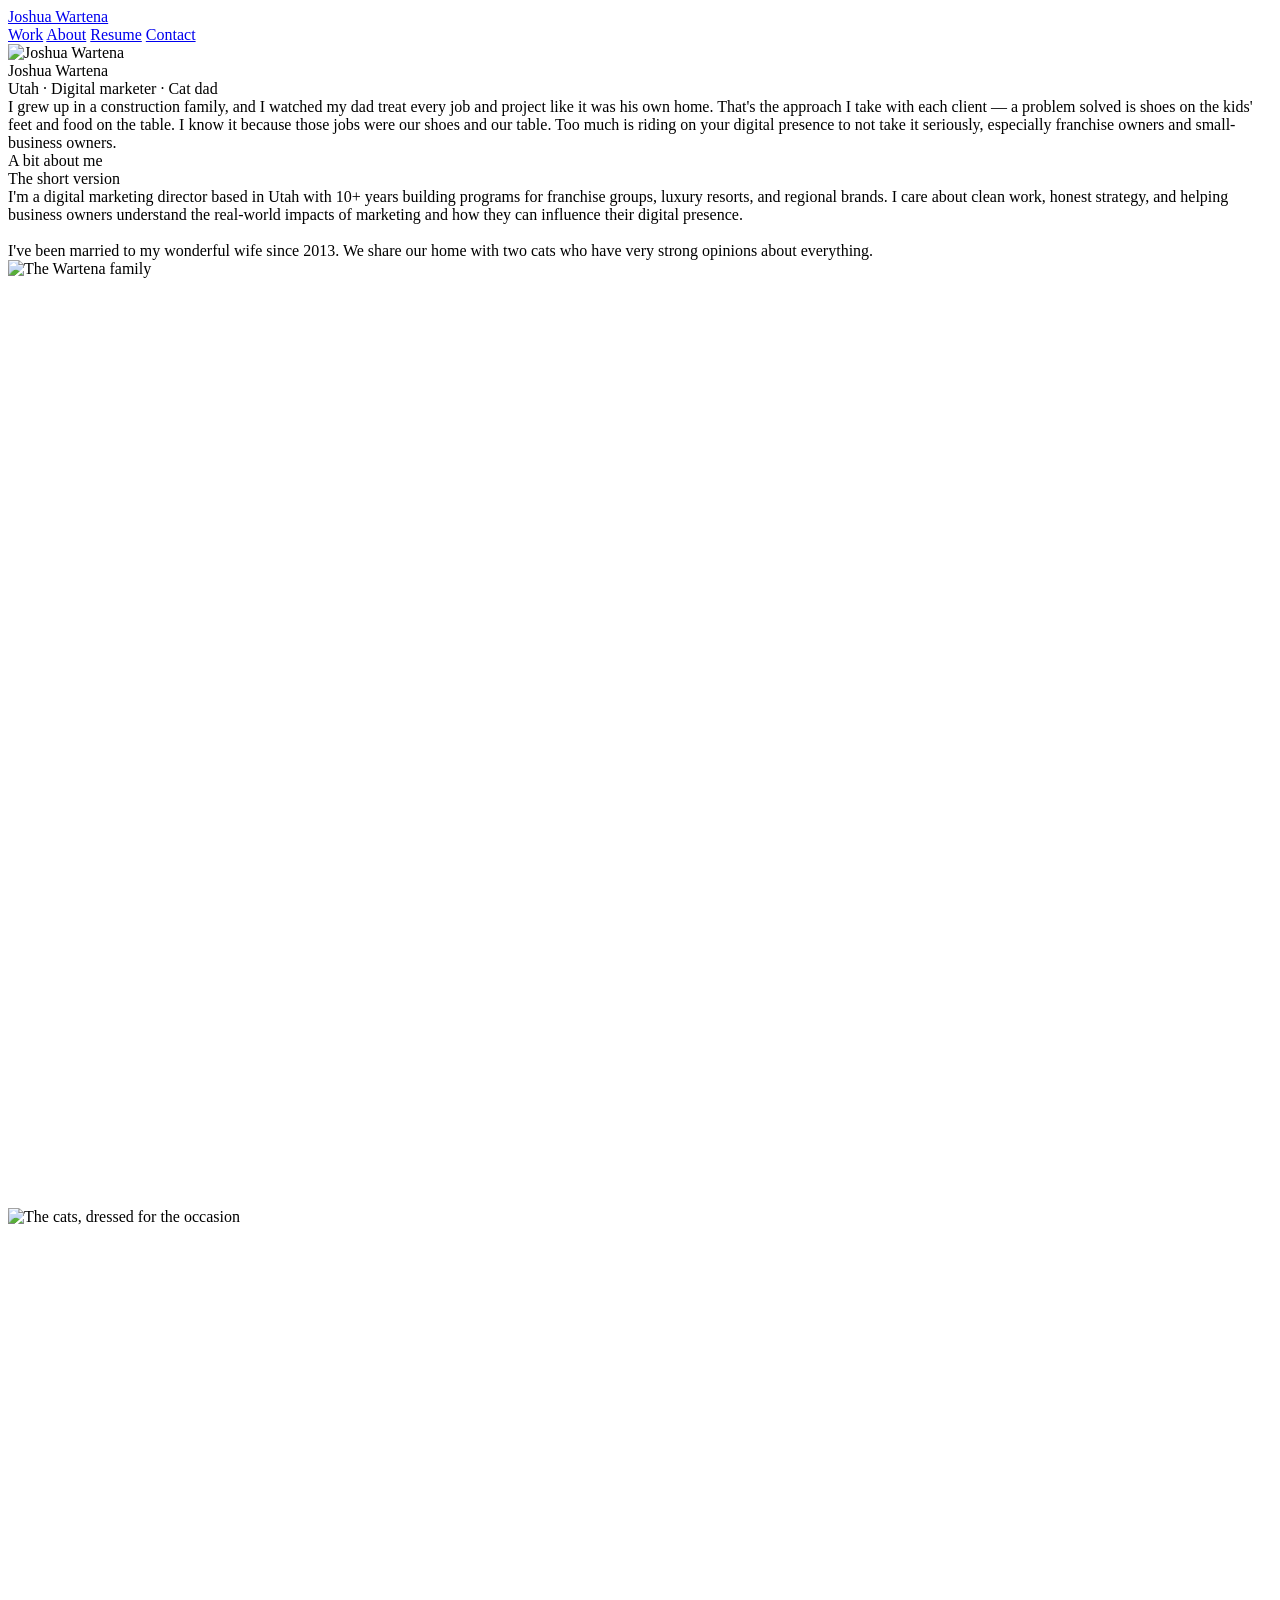
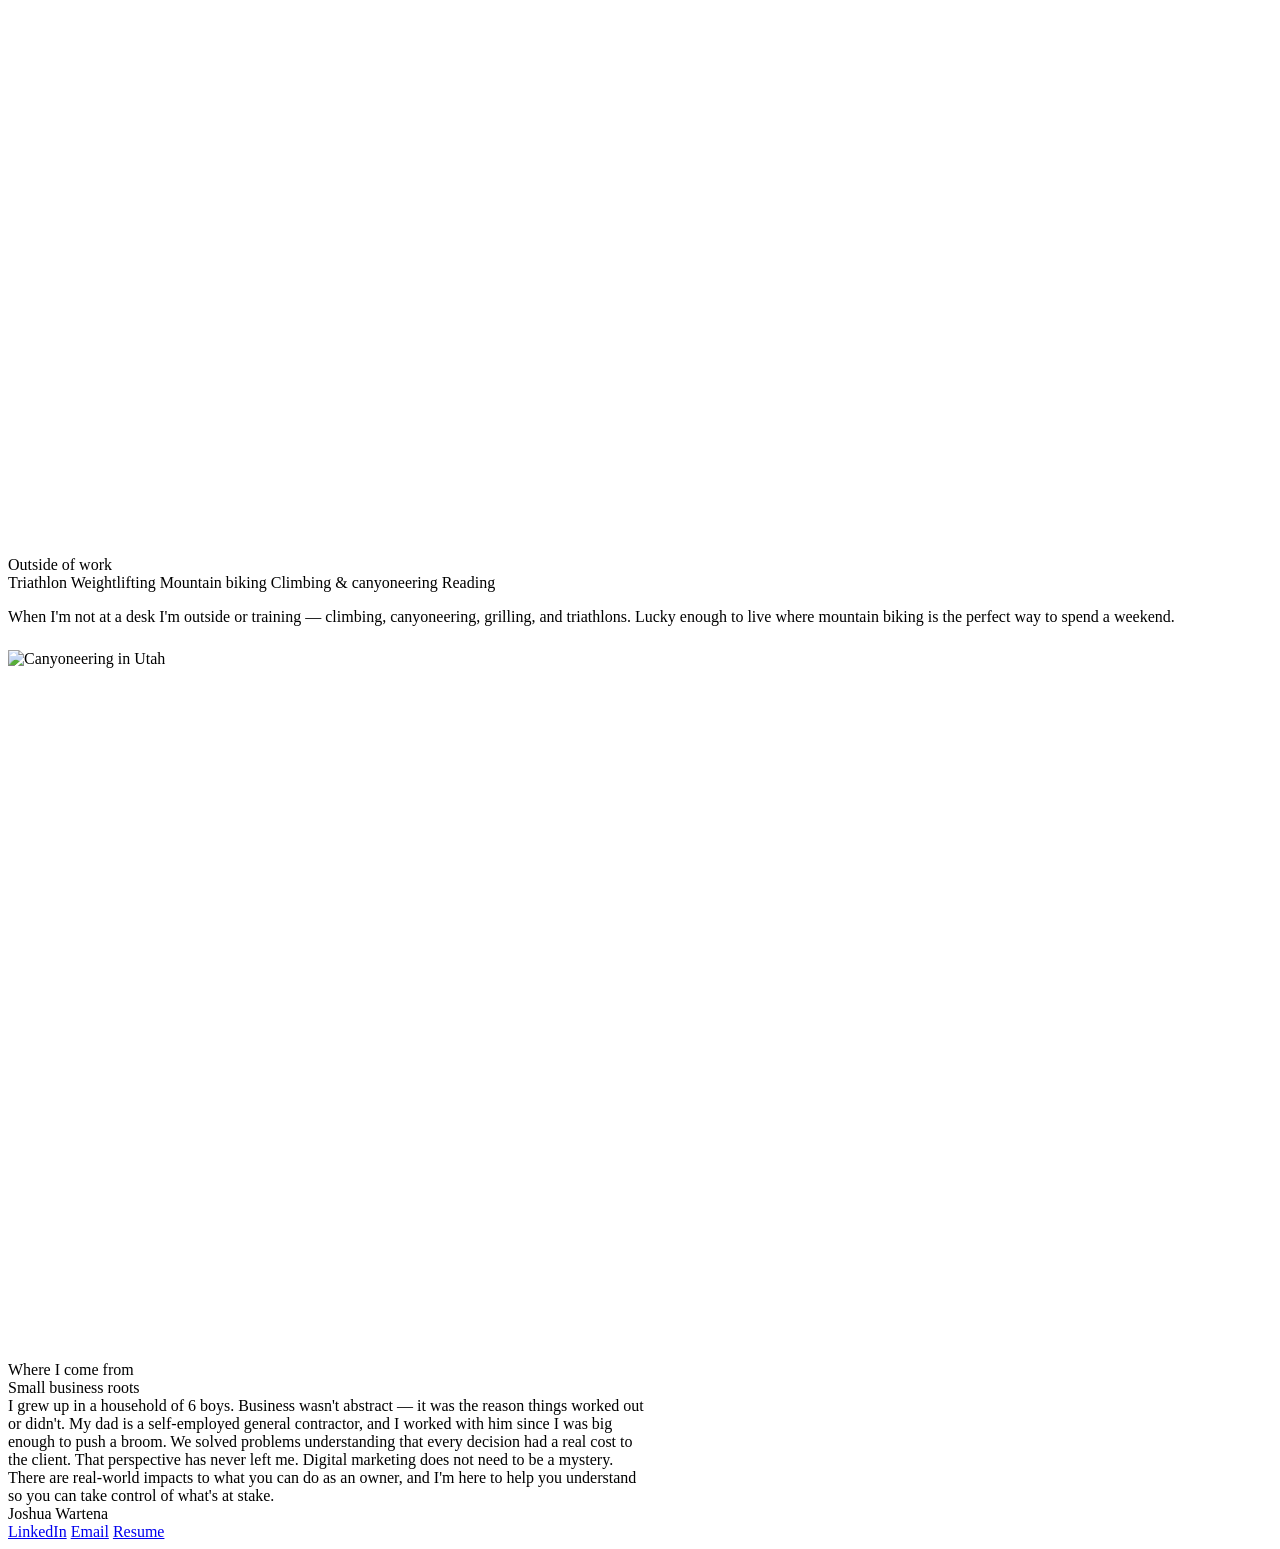
==== about.html @ 8ccf41eb "Add files via upload Initial upload for personal site" ====
<!DOCTYPE html>
<html lang="en">
<head>
  <meta charset="UTF-8">
  <meta name="viewport" content="width=device-width, initial-scale=1.0">
  <meta name="description" content="About Joshua Wartena — digital marketing director, Utah.">
  <title>About — Joshua Wartena</title>
  <link rel="stylesheet" href="css/style.css">
  <style>
    .about-photo-full {
      width: 100%;
      aspect-ratio: 4/3;
      object-fit: cover;
      border-radius: var(--radius-lg);
      border: 1px solid var(--border);
      display: block;
    }
    .about-wide-photo {
      width: 100%;
      aspect-ratio: 16/9;
      object-fit: cover;
      border-radius: var(--radius-lg);
      border: 1px solid var(--border);
      display: block;
      margin-top: 1.5rem;
      object-position: center 30%;
    }
  </style>
</head>
<body>

  <nav>
    <a href="index.html" class="nav-name">Joshua Wartena</a>
    <div class="nav-links">
      <a href="index.html">Work</a>
      <a href="about.html" class="active">About</a>
      <a href="resume.html">Resume</a>
      <a href="contact.html">Contact</a>
    </div>
  </nav>

  <div class="page">

    <div class="hero">
      <div class="hero-inner">
        <img src="img/headshot.jpg" alt="Joshua Wartena" class="hero-photo">
        <div class="hero-text">
          <div class="hero-name">Joshua Wartena</div>
          <div class="hero-sub">Utah · Digital marketer · Cat dad</div>
          <div class="hero-bio">I grew up in a construction family, and I watched my dad treat every job and project like it was his own home. That's the approach I take with each client — a problem solved is shoes on the kids' feet and food on the table. I know it because those jobs were our shoes and our table. Too much is riding on your digital presence to not take it seriously, especially franchise owners and small-business owners.</div>
        </div>
      </div>
    </div>

    <div class="section">
      <div class="section-label">A bit about me</div>
      <div class="accent-bar"></div>

      <div class="about-grid">

        <div class="about-card">
          <div class="about-card-label">The short version</div>
          <div class="about-card-text">
            I'm a digital marketing director based in Utah with 10+ years building programs for franchise groups, luxury resorts, and regional brands. I care about clean work, honest strategy, and helping business owners understand the real-world impacts of marketing and how they can influence their digital presence.
            <br><br>
            I've been married to my wonderful wife since 2013. We share our home with two cats who have very strong opinions about everything.
          </div>
        </div>

        <img src="img/family.jpg" alt="The Wartena family" class="about-photo-full">

        <img src="img/cats.jpg" alt="The cats, dressed for the occasion" class="about-photo-full">

        <div class="about-card">
          <div class="about-card-label">Outside of work</div>
          <div class="hobby-list">
            <span class="hobby-tag">Triathlon</span>
            <span class="hobby-tag">Weightlifting</span>
            <span class="hobby-tag">Mountain biking</span>
            <span class="hobby-tag">Climbing &amp; canyoneering</span>
            <span class="hobby-tag">Reading</span>
          </div>
          <div class="about-card-text" style="margin-top: 1rem;">
            When I'm not at a desk I'm outside or training — climbing, canyoneering, grilling, and triathlons. Lucky enough to live where mountain biking is the perfect way to spend a weekend.
          </div>
        </div>

      </div>

      <img src="img/canyoneering.jpg" alt="Canyoneering in Utah" class="about-wide-photo">

    </div>

    <div class="divider"></div>

    <div class="section-label">Where I come from</div>
    <div class="accent-bar"></div>
    <div class="about-card" style="max-width: 640px;">
      <div class="about-card-label">Small business roots</div>
      <div class="about-card-text">
        I grew up in a household of 6 boys. Business wasn't abstract — it was the reason things worked out or didn't. My dad is a self-employed general contractor, and I worked with him since I was big enough to push a broom. We solved problems understanding that every decision had a real cost to the client. That perspective has never left me. Digital marketing does not need to be a mystery. There are real-world impacts to what you can do as an owner, and I'm here to help you understand so you can take control of what's at stake.
      </div>
    </div>

    <footer>
      <span class="footer-name">Joshua Wartena</span>
      <div class="footer-links">
        <a href="https://www.linkedin.com/in/josh-wartena-140027227" target="_blank">LinkedIn</a>
        <a href="mailto:Joshua.wartena@gmail.com">Email</a>
        <a href="img/joshua_wartena_resume.pdf" target="_blank">Resume</a>
      </div>
    </footer>

  </div>

</body>
</html>
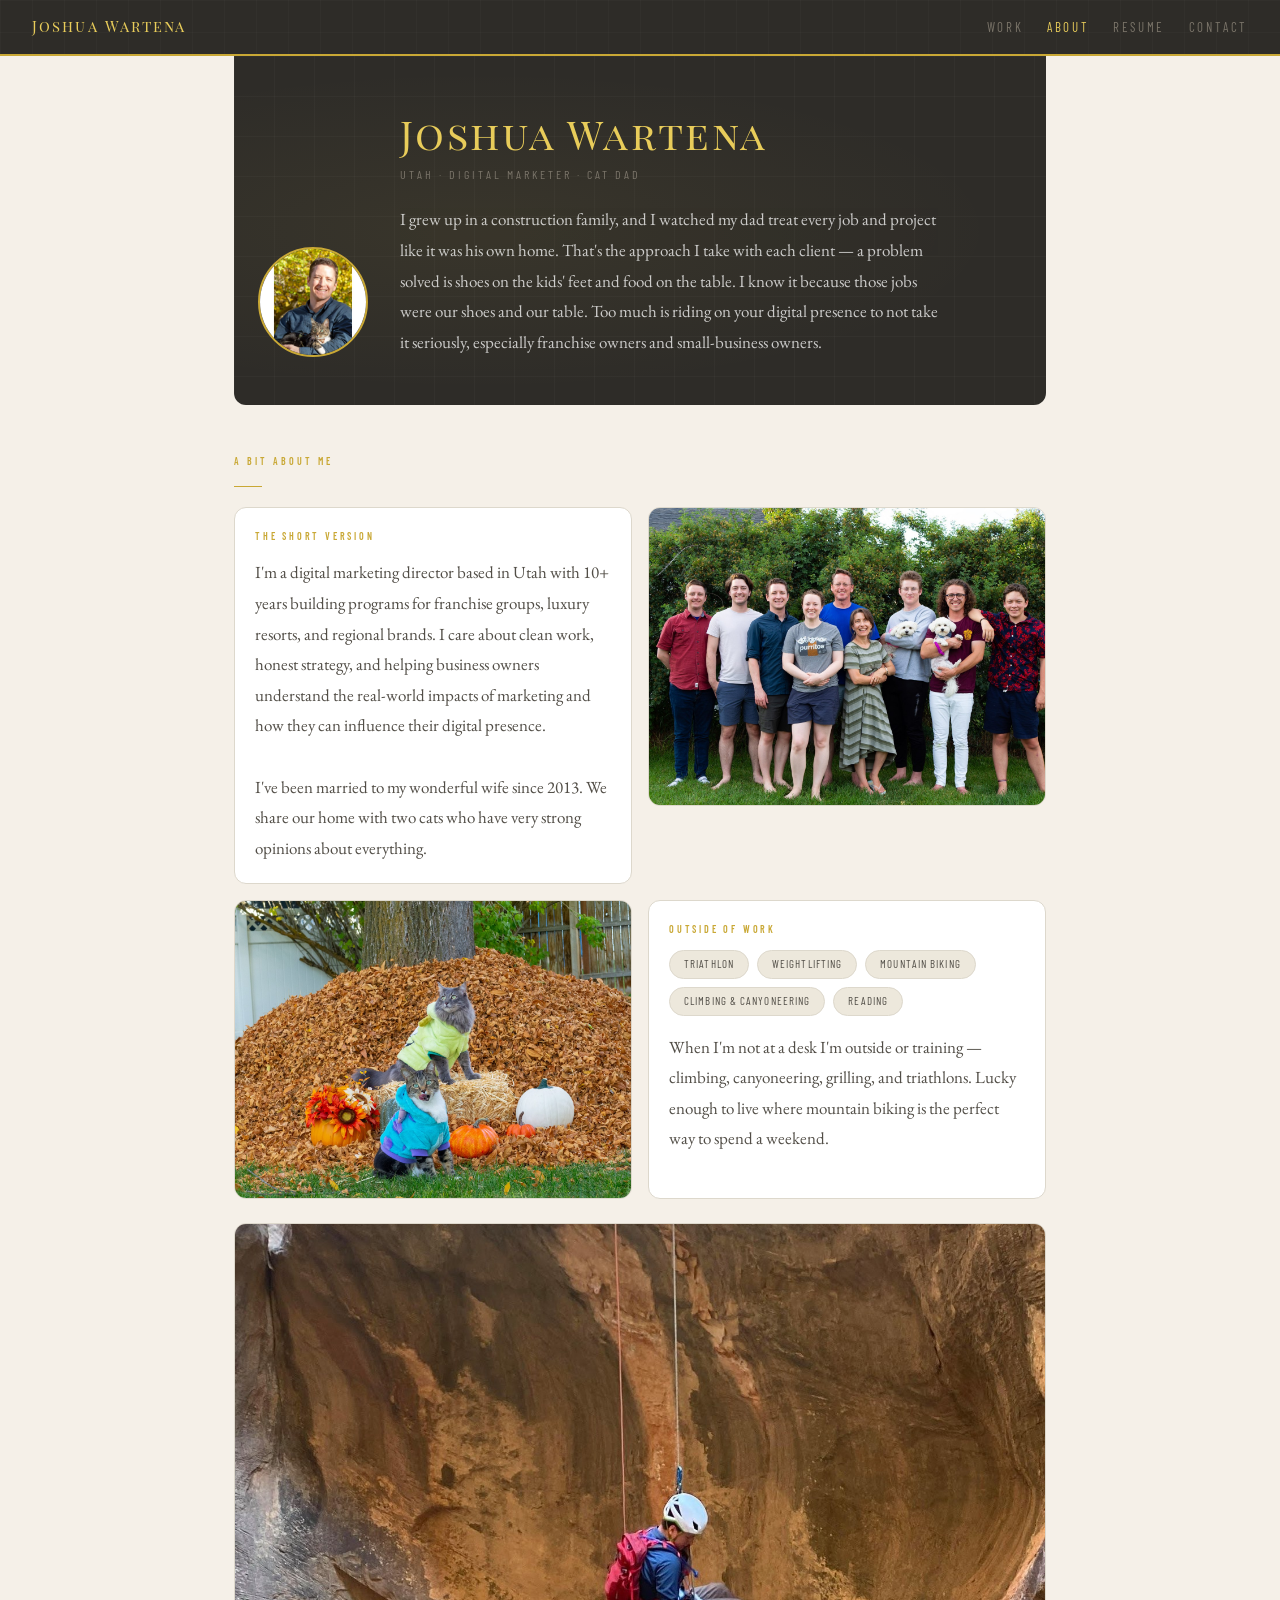
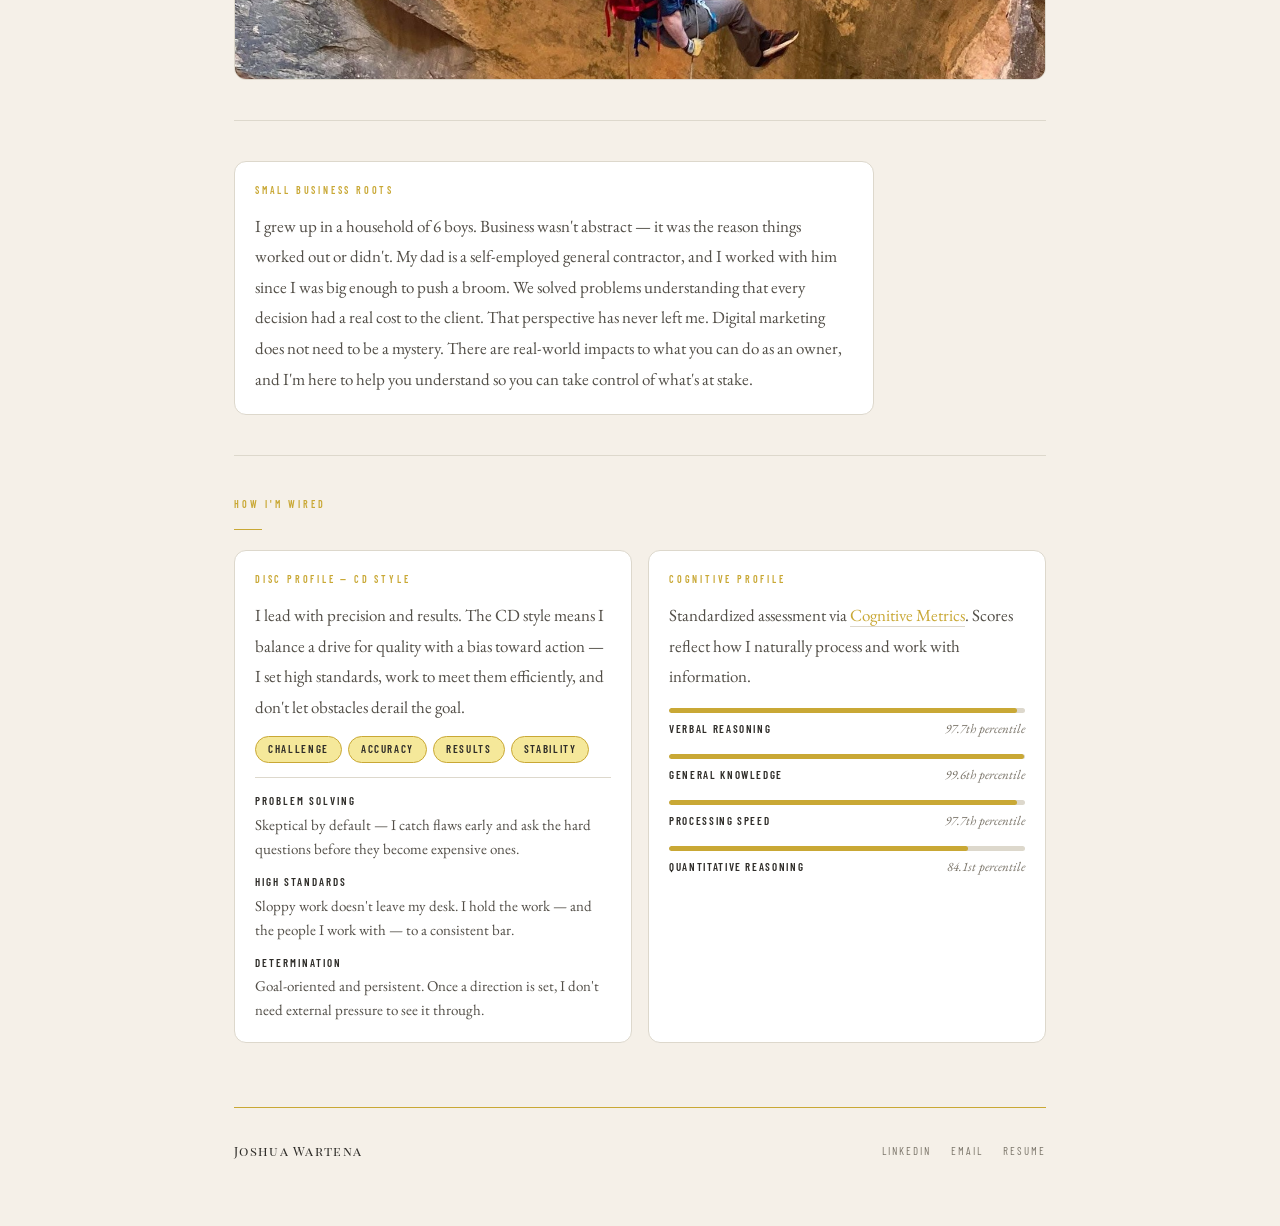
==== commit 2dc8ed09: "Add files via upload" ====
--- a/about.html
+++ b/about.html
@@ -25,6 +25,107 @@
       margin-top: 1.5rem;
       object-position: center 30%;
     }
+
+    /* HOW I'M WIRED */
+    .profile-grid {
+      display: grid;
+      grid-template-columns: 1fr 1fr;
+      gap: 16px;
+    }
+    @media (max-width: 640px) { .profile-grid { grid-template-columns: 1fr; } }
+
+    .profile-priorities {
+      display: flex;
+      flex-wrap: wrap;
+      gap: 6px;
+      margin: 14px 0;
+    }
+
+    .priority-tag {
+      font-family: 'Barlow Condensed', sans-serif;
+      font-size: 11px;
+      font-weight: 600;
+      letter-spacing: 0.15em;
+      text-transform: uppercase;
+      color: var(--iron);
+      background: var(--gold-pale, #F5E89A);
+      border: 1px solid var(--gold-deep, #C9A835);
+      border-radius: 99px;
+      padding: 3px 12px;
+    }
+
+    .profile-traits {
+      display: flex;
+      flex-direction: column;
+      gap: 12px;
+      border-top: 1px solid var(--border);
+      padding-top: 14px;
+      margin-top: 4px;
+    }
+
+    .profile-trait { display: flex; flex-direction: column; gap: 2px; }
+
+    .trait-label {
+      font-family: 'Barlow Condensed', sans-serif;
+      font-size: 11px;
+      font-weight: 600;
+      letter-spacing: 0.18em;
+      text-transform: uppercase;
+      color: var(--text);
+    }
+
+    .trait-desc {
+      font-family: 'EB Garamond', serif;
+      font-size: 15px;
+      color: var(--subtle);
+      line-height: 1.6;
+    }
+
+    /* COGNITIVE BARS */
+    .cog-stats {
+      display: flex;
+      flex-direction: column;
+      gap: 14px;
+      margin-top: 16px;
+    }
+
+    .cog-stat { display: flex; flex-direction: column; gap: 5px; }
+
+    .cog-bar-wrap {
+      width: 100%;
+      height: 5px;
+      background: var(--border);
+      border-radius: 99px;
+      overflow: hidden;
+    }
+
+    .cog-bar {
+      height: 100%;
+      background: var(--gold-deep, #C9A835);
+      border-radius: 99px;
+    }
+
+    .cog-meta {
+      display: flex;
+      justify-content: space-between;
+      align-items: baseline;
+    }
+
+    .cog-label {
+      font-family: 'Barlow Condensed', sans-serif;
+      font-size: 11px;
+      font-weight: 600;
+      letter-spacing: 0.15em;
+      text-transform: uppercase;
+      color: var(--text);
+    }
+
+    .cog-pct {
+      font-family: 'EB Garamond', serif;
+      font-style: italic;
+      font-size: 13px;
+      color: var(--muted);
+    }
   </style>
 </head>
 <body>
@@ -93,13 +194,92 @@
 
     <div class="divider"></div>
 
-    <div class="section-label">Where I come from</div>
-    <div class="accent-bar"></div>
     <div class="about-card" style="max-width: 640px;">
       <div class="about-card-label">Small business roots</div>
       <div class="about-card-text">
         I grew up in a household of 6 boys. Business wasn't abstract — it was the reason things worked out or didn't. My dad is a self-employed general contractor, and I worked with him since I was big enough to push a broom. We solved problems understanding that every decision had a real cost to the client. That perspective has never left me. Digital marketing does not need to be a mystery. There are real-world impacts to what you can do as an owner, and I'm here to help you understand so you can take control of what's at stake.
       </div>
+    </div>
+
+    <div class="divider"></div>
+
+    <div class="section-label">How I'm wired</div>
+    <div class="accent-bar"></div>
+
+    <div class="profile-grid">
+
+      <div class="about-card">
+        <div class="about-card-label">DiSC Profile — CD Style</div>
+        <div class="about-card-text">
+          I lead with precision and results. The CD style means I balance a drive for quality with a bias toward action — I set high standards, work to meet them efficiently, and don't let obstacles derail the goal.
+        </div>
+        <div class="profile-priorities">
+          <span class="priority-tag">Challenge</span>
+          <span class="priority-tag">Accuracy</span>
+          <span class="priority-tag">Results</span>
+          <span class="priority-tag">Stability</span>
+        </div>
+        <div class="profile-traits">
+          <div class="profile-trait">
+            <span class="trait-label">Problem solving</span>
+            <span class="trait-desc">Skeptical by default — I catch flaws early and ask the hard questions before they become expensive ones.</span>
+          </div>
+          <div class="profile-trait">
+            <span class="trait-label">High standards</span>
+            <span class="trait-desc">Sloppy work doesn't leave my desk. I hold the work — and the people I work with — to a consistent bar.</span>
+          </div>
+          <div class="profile-trait">
+            <span class="trait-label">Determination</span>
+            <span class="trait-desc">Goal-oriented and persistent. Once a direction is set, I don't need external pressure to see it through.</span>
+          </div>
+        </div>
+      </div>
+
+      <div class="about-card">
+        <div class="about-card-label">Cognitive Profile</div>
+        <div class="about-card-text">
+          Standardized assessment via <a href="https://cognitivemetrics.com/dashboard/share/bqtow7TUoW" target="_blank" rel="noopener" style="color: var(--gold-deep); border-bottom: 1px solid var(--border);">Cognitive Metrics</a>. Scores reflect how I naturally process and work with information.
+        </div>
+        <div class="cog-stats">
+          <div class="cog-stat">
+            <div class="cog-bar-wrap">
+              <div class="cog-bar" style="width: 97.7%"></div>
+            </div>
+            <div class="cog-meta">
+              <span class="cog-label">Verbal Reasoning</span>
+              <span class="cog-pct">97.7th percentile</span>
+            </div>
+          </div>
+          <div class="cog-stat">
+            <div class="cog-bar-wrap">
+              <div class="cog-bar" style="width: 99.6%"></div>
+            </div>
+            <div class="cog-meta">
+              <span class="cog-label">General Knowledge</span>
+              <span class="cog-pct">99.6th percentile</span>
+            </div>
+          </div>
+          <div class="cog-stat">
+            <div class="cog-bar-wrap">
+              <div class="cog-bar" style="width: 97.7%"></div>
+            </div>
+            <div class="cog-meta">
+              <span class="cog-label">Processing Speed</span>
+              <span class="cog-pct">97.7th percentile</span>
+            </div>
+          </div>
+          <div class="cog-stat">
+            <div class="cog-bar-wrap">
+              <div class="cog-bar" style="width: 84.1%"></div>
+            </div>
+            <div class="cog-meta">
+              <span class="cog-label">Quantitative Reasoning</span>
+              <span class="cog-pct">84.1st percentile</span>
+            </div>
+          </div>
+        </div>
+      </div>
+
     </div>
 
     <footer>
--- a/css/style.css
+++ b/css/style.css
@@ -0,0 +1,408 @@
+@import url('https://fonts.googleapis.com/css2?family=Playfair+Display:ital,wght@0,400;0,500;0,700;1,400&family=Playfair+Display+SC:wght@400;700&family=EB+Garamond:ital,wght@0,400;0,500;0,600;1,400;1,500&family=Barlow+Condensed:wght@300;400;600&display=swap');
+
+*, *::before, *::after { box-sizing: border-box; margin: 0; padding: 0; }
+
+:root {
+  /* ── Castwing shared tokens ── */
+  --iron:        #2E2C28;
+  --iron-mid:    #3F3C36;
+  --iron-warm:   #524E47;
+  --iron-light:  #7A7469;
+  --iron-rule:   #4A4640;
+  --gold:        #E8CC5A;
+  --gold-deep:   #C9A835;
+  --gold-pale:   #F5E89A;
+
+  /* ── Personal site palette (unchanged) ── */
+  --black:       #2E2C28;   /* now Forge Iron instead of pure black */
+  --white:       #ffffff;
+  --bg:          #F5F0E8;   /* warm newsprint instead of cool gray */
+  --surface:     #EDE8DC;
+  --border:      #DDD8CC;
+  --text:        #2E2C28;
+  --muted:       #7A7469;
+  --subtle:      #524E47;
+  --radius-sm:   6px;
+  --radius-md:   8px;
+  --radius-lg:   12px;
+
+  /* ── Portfolio brand colors (untouched) ── */
+  --teal-light:  #E1F5EE;
+  --teal-mid:    #9FE1CB;
+  --teal-dark:   #085041;
+  --amber-light: #FAEEDA;
+  --amber-mid:   #FAC775;
+  --amber-dark:  #633806;
+  --purple-light:#EEEDFE;
+  --purple-mid:  #CECBF6;
+  --purple-dark: #3C3489;
+}
+
+html { font-size: 16px; }
+
+body {
+  font-family: 'EB Garamond', Georgia, serif;
+  background: var(--bg);
+  color: var(--text);
+  line-height: 1.7;
+}
+
+a { color: inherit; text-decoration: none; }
+
+/* ─────────────────────────────
+   NAV — Forge Iron + gold accent
+───────────────────────────── */
+nav {
+  background: var(--iron);
+  height: 56px;
+  display: flex;
+  align-items: center;
+  justify-content: space-between;
+  padding: 0 2rem;
+  position: sticky;
+  top: 0;
+  z-index: 100;
+  border-bottom: 2px solid var(--gold-deep);
+  /* subtle grid texture */
+  background-image:
+    linear-gradient(rgba(255,255,255,0.018) 1px, transparent 1px),
+    linear-gradient(90deg, rgba(255,255,255,0.018) 1px, transparent 1px);
+  background-size: 32px 32px;
+}
+
+.nav-name {
+  font-family: 'Playfair Display SC', serif;
+  font-size: 15px;
+  font-weight: 400;
+  letter-spacing: 0.14em;
+  color: var(--gold);
+}
+
+.nav-links { display: flex; gap: 24px; }
+
+.nav-links a {
+  font-family: 'Barlow Condensed', sans-serif;
+  font-size: 13px;
+  font-weight: 400;
+  letter-spacing: 0.2em;
+  text-transform: uppercase;
+  color: var(--iron-light);
+  transition: color 0.15s;
+}
+
+.nav-links a:hover,
+.nav-links a.active { color: var(--gold); }
+
+/* ─────────────────────────────
+   PAGE WRAPPER
+───────────────────────────── */
+.page { max-width: 860px; margin: 0 auto; padding: 0 1.5rem 4rem; }
+
+/* ─────────────────────────────
+   HERO — iron field + grid texture
+───────────────────────────── */
+.hero {
+  background: var(--iron);
+  margin: 0 -1.5rem;
+  padding: 3.5rem 1.5rem 3rem;
+  position: relative;
+  overflow: hidden;
+}
+
+/* graph paper grid texture */
+.hero::before {
+  content: '';
+  position: absolute;
+  inset: 0;
+  background-image:
+    linear-gradient(rgba(255,255,255,0.022) 1px, transparent 1px),
+    linear-gradient(90deg, rgba(255,255,255,0.022) 1px, transparent 1px);
+  background-size: 40px 40px;
+  pointer-events: none;
+}
+
+/* subtle radial warmth */
+.hero::after {
+  content: '';
+  position: absolute;
+  inset: 0;
+  background: radial-gradient(ellipse at 30% 50%, rgba(232,204,90,0.06) 0%, transparent 65%);
+  pointer-events: none;
+}
+
+@media (min-width: 860px) {
+  .hero { margin: 0; border-radius: 0 0 var(--radius-lg) var(--radius-lg); }
+}
+
+.hero-name {
+  font-family: 'Playfair Display SC', serif;
+  font-size: 40px;
+  font-weight: 400;
+  color: var(--gold);
+  letter-spacing: 0.06em;
+  line-height: 1.1;
+  position: relative;
+  z-index: 1;
+}
+
+.hero-sub {
+  font-family: 'Barlow Condensed', sans-serif;
+  font-size: 12px;
+  font-weight: 400;
+  color: var(--iron-light);
+  margin-top: 8px;
+  letter-spacing: 0.25em;
+  text-transform: uppercase;
+  position: relative;
+  z-index: 1;
+}
+
+/* thin gold rule under name — Castwing signature detail */
+.hero-name-rule {
+  width: 36px;
+  height: 1px;
+  background: var(--gold-deep);
+  margin: 16px 0 20px;
+  position: relative;
+  z-index: 1;
+}
+
+.hero-bio {
+  font-family: 'EB Garamond', serif;
+  font-size: 17px;
+  color: var(--white);
+  opacity: 0.75;
+  margin-top: 1.25rem;
+  max-width: 540px;
+  line-height: 1.8;
+  position: relative;
+  z-index: 1;
+}
+
+.hero-pills { display: flex; flex-wrap: wrap; gap: 6px; margin-top: 1.5rem; position: relative; z-index: 1; }
+
+.hero-pill {
+  font-family: 'Barlow Condensed', sans-serif;
+  font-size: 11px;
+  font-weight: 400;
+  letter-spacing: 0.15em;
+  text-transform: uppercase;
+  color: var(--iron-light);
+  background: rgba(255,255,255,0.06);
+  border: 1px solid var(--iron-rule);
+  border-radius: 99px;
+  padding: 3px 12px;
+}
+
+.hero-cta { display: flex; gap: 10px; margin-top: 1.75rem; flex-wrap: wrap; position: relative; z-index: 1; }
+
+.btn-primary {
+  font-family: 'Barlow Condensed', sans-serif;
+  font-size: 12px;
+  font-weight: 600;
+  letter-spacing: 0.2em;
+  text-transform: uppercase;
+  color: var(--iron);
+  background: var(--gold);
+  border: none;
+  border-radius: 2px;
+  padding: 9px 20px;
+  cursor: pointer;
+  transition: background 0.2s ease;
+}
+.btn-primary:hover { background: var(--gold-pale); }
+
+.btn-ghost {
+  font-family: 'Barlow Condensed', sans-serif;
+  font-size: 12px;
+  font-weight: 400;
+  letter-spacing: 0.2em;
+  text-transform: uppercase;
+  color: var(--iron-light);
+  background: transparent;
+  border: 1px solid var(--iron-rule);
+  border-radius: 2px;
+  padding: 9px 20px;
+  cursor: pointer;
+  transition: color 0.2s ease, border-color 0.2s ease;
+}
+.btn-ghost:hover { color: var(--gold); border-color: var(--gold-deep); }
+
+/* ─────────────────────────────
+   HERO WITH PHOTO (about page)
+───────────────────────────── */
+.hero-inner { display: flex; align-items: flex-end; gap: 2rem; flex-wrap: wrap; }
+.hero-photo { width: 110px; height: 110px; border-radius: 50%; object-fit: cover; border: 2px solid var(--gold-deep); flex-shrink: 0; position: relative; z-index: 1; }
+.hero-text { flex: 1; min-width: 220px; }
+
+/* ─────────────────────────────
+   SECTION
+───────────────────────────── */
+.section { margin-top: 3rem; }
+
+.section-label {
+  font-family: 'Barlow Condensed', sans-serif;
+  font-size: 10px;
+  font-weight: 600;
+  letter-spacing: 0.3em;
+  text-transform: uppercase;
+  color: var(--gold-deep);
+  margin-bottom: 1rem;
+}
+
+/* gold rule replaces black accent bar */
+.accent-bar {
+  width: 28px;
+  height: 1px;
+  background: var(--gold-deep);
+  margin-bottom: 1.25rem;
+}
+
+.divider { border: none; border-top: 1px solid var(--border); margin: 2.5rem 0; }
+
+/* ─────────────────────────────
+   FOLDER CARDS (brand colors untouched)
+───────────────────────────── */
+.folder-grid { display: grid; grid-template-columns: repeat(3, minmax(0,1fr)); gap: 16px; }
+@media (max-width: 640px) { .folder-grid { grid-template-columns: 1fr; } }
+
+.folder-card { cursor: pointer; text-decoration: none; display: block; }
+.folder-card:hover .folder-body { border-color: var(--muted); }
+
+.folder-tab { height: 12px; width: 45%; margin-left: 14px; border-radius: 6px 6px 0 0; border: 1px solid var(--border); border-bottom: none; background: var(--surface); position: relative; z-index: 1; }
+.folder-tab.teal   { background: var(--teal-light);   border-color: var(--teal-mid); }
+.folder-tab.amber  { background: var(--amber-light);  border-color: var(--amber-mid); }
+.folder-tab.purple { background: var(--purple-light); border-color: var(--purple-mid); }
+
+.folder-body { border: 1px solid var(--border); border-radius: 0 var(--radius-lg) var(--radius-lg) var(--radius-lg); background: var(--white); overflow: hidden; transition: border-color 0.15s; }
+.folder-body.teal   { border-color: var(--teal-mid); }
+.folder-body.amber  { border-color: var(--amber-mid); }
+.folder-body.purple { border-color: var(--purple-mid); }
+
+.folder-header { padding: 12px 14px 10px; border-bottom: 1px solid var(--border); display: flex; justify-content: space-between; align-items: center; }
+.folder-header.teal   { background: var(--teal-light);   border-bottom-color: var(--teal-mid); }
+.folder-header.amber  { background: var(--amber-light);  border-bottom-color: var(--amber-mid); }
+.folder-header.purple { background: var(--purple-light); border-bottom-color: var(--purple-mid); }
+
+.folder-icon { width: 28px; height: 28px; border-radius: 6px; display: flex; align-items: center; justify-content: center; }
+.folder-icon.teal   { background: var(--teal-mid); }
+.folder-icon.amber  { background: var(--amber-mid); }
+.folder-icon.purple { background: var(--purple-mid); }
+.folder-icon svg { width: 14px; height: 14px; }
+
+.folder-badge { font-size: 10px; font-weight: 500; padding: 2px 8px; border-radius: 99px; }
+.folder-badge.teal   { background: var(--teal-mid);   color: var(--teal-dark); }
+.folder-badge.amber  { background: var(--amber-mid);  color: var(--amber-dark); }
+.folder-badge.purple { background: var(--purple-mid); color: var(--purple-dark); }
+
+.folder-meta { padding: 12px 14px; }
+.folder-title { font-size: 13px; font-weight: 500; color: var(--text); margin-bottom: 3px; }
+.folder-company { font-size: 11px; color: var(--muted); margin-bottom: 10px; }
+.folder-rows { display: flex; flex-direction: column; gap: 5px; border-top: 1px solid var(--border); padding-top: 10px; }
+.folder-row { display: flex; justify-content: space-between; }
+.folder-row-label { font-size: 10px; color: var(--muted); }
+.folder-row-val { font-size: 11px; font-weight: 500; color: var(--text); }
+
+.folder-footer { padding: 8px 14px; border-top: 1px solid var(--border); display: flex; gap: 5px; flex-wrap: wrap; background: var(--surface); }
+.ftag { font-size: 10px; color: var(--muted); background: var(--white); border: 1px solid var(--border); border-radius: var(--radius-md); padding: 2px 7px; }
+
+/* ─────────────────────────────
+   STAT ROW
+───────────────────────────── */
+.stats-row { display: grid; grid-template-columns: repeat(4, minmax(0,1fr)); gap: 10px; }
+@media (max-width: 580px) { .stats-row { grid-template-columns: repeat(2, 1fr); } }
+.stat { background: var(--surface); border-radius: var(--radius-md); padding: 14px; border: 1px solid var(--border); }
+.stat-num { font-family: 'Playfair Display', serif; font-size: 24px; font-weight: 400; color: var(--text); }
+.stat-label { font-family: 'Barlow Condensed', sans-serif; font-size: 10px; letter-spacing: 0.15em; text-transform: uppercase; color: var(--muted); margin-top: 3px; }
+
+/* ─────────────────────────────
+   CASE STUDY
+───────────────────────────── */
+.cs-back { display: inline-flex; align-items: center; gap: 6px; font-family: 'Barlow Condensed', sans-serif; font-size: 11px; letter-spacing: 0.2em; text-transform: uppercase; color: var(--iron-light); margin-bottom: 1.25rem; position: relative; z-index: 1; transition: color 0.15s; }
+.cs-back:hover { color: var(--gold); }
+
+.cs-title { font-family: 'Playfair Display', serif; font-size: 30px; font-weight: 400; color: var(--white); letter-spacing: 0.02em; position: relative; z-index: 1; }
+.cs-meta { font-family: 'Barlow Condensed', sans-serif; font-size: 11px; letter-spacing: 0.2em; text-transform: uppercase; color: var(--iron-light); margin-top: 6px; position: relative; z-index: 1; }
+
+.cs-pills { display: flex; flex-wrap: wrap; gap: 6px; margin-top: 1.25rem; position: relative; z-index: 1; }
+.cs-pill { font-family: 'Barlow Condensed', sans-serif; font-size: 10px; letter-spacing: 0.15em; text-transform: uppercase; color: var(--iron-light); background: rgba(255,255,255,0.06); border: 1px solid var(--iron-rule); border-radius: 99px; padding: 3px 10px; }
+
+.cs-grid { display: grid; grid-template-columns: minmax(0,1fr) 200px; gap: 2.5rem; }
+@media (max-width: 640px) { .cs-grid { grid-template-columns: 1fr; } }
+
+.cs-section { margin-bottom: 2rem; }
+.cs-section:last-child { margin-bottom: 0; }
+.cs-section-label { font-family: 'Barlow Condensed', sans-serif; font-size: 10px; letter-spacing: 0.28em; text-transform: uppercase; color: var(--gold-deep); font-weight: 600; margin-bottom: 0.75rem; }
+.cs-text { font-family: 'EB Garamond', serif; font-size: 17px; color: var(--subtle); line-height: 1.8; }
+
+.cs-stats { display: flex; flex-direction: column; gap: 10px; }
+.cs-stat { background: var(--surface); border: 1px solid var(--border); border-radius: var(--radius-md); padding: 12px 14px; }
+.cs-stat-num { font-family: 'Playfair Display', serif; font-size: 24px; font-weight: 400; color: var(--text); }
+.cs-stat-label { font-family: 'Barlow Condensed', sans-serif; font-size: 10px; letter-spacing: 0.15em; text-transform: uppercase; color: var(--muted); margin-top: 2px; }
+
+.media-placeholder { background: var(--surface); border: 1px solid var(--border); border-radius: var(--radius-md); height: 200px; display: flex; flex-direction: column; align-items: center; justify-content: center; gap: 6px; margin-bottom: 1.5rem; }
+.media-placeholder span { font-family: 'Barlow Condensed', sans-serif; font-size: 10px; letter-spacing: 0.2em; text-transform: uppercase; color: var(--muted); }
+
+.video-embed { width: 100%; aspect-ratio: 16/9; border-radius: var(--radius-md); border: 1px solid var(--border); margin-bottom: 1.5rem; overflow: hidden; }
+.video-embed iframe { width: 100%; height: 100%; border: none; display: block; }
+
+/* ─────────────────────────────
+   ABOUT PAGE
+───────────────────────────── */
+.about-grid { display: grid; grid-template-columns: repeat(2, minmax(0,1fr)); gap: 16px; }
+@media (max-width: 580px) { .about-grid { grid-template-columns: 1fr; } }
+
+.about-photo { width: 100%; aspect-ratio: 4/3; object-fit: cover; border-radius: var(--radius-lg); border: 1px solid var(--border); }
+.about-photo-placeholder { width: 100%; aspect-ratio: 4/3; background: var(--surface); border: 1px solid var(--border); border-radius: var(--radius-lg); display: flex; align-items: center; justify-content: center; }
+.about-photo-placeholder span { font-family: 'Barlow Condensed', sans-serif; font-size: 10px; letter-spacing: 0.2em; text-transform: uppercase; color: var(--muted); }
+
+.about-card { background: var(--white); border: 1px solid var(--border); border-radius: var(--radius-lg); padding: 1.25rem; }
+.about-card-label { font-family: 'Barlow Condensed', sans-serif; font-size: 10px; letter-spacing: 0.28em; text-transform: uppercase; color: var(--gold-deep); font-weight: 600; margin-bottom: 0.75rem; }
+.about-card-text { font-family: 'EB Garamond', serif; font-size: 17px; color: var(--subtle); line-height: 1.8; }
+
+.hobby-list { display: flex; flex-wrap: wrap; gap: 8px; margin-top: 0.5rem; }
+.hobby-tag { font-family: 'Barlow Condensed', sans-serif; font-size: 11px; letter-spacing: 0.1em; text-transform: uppercase; color: var(--iron-warm); background: var(--surface); border: 1px solid var(--border); border-radius: 99px; padding: 4px 14px; }
+
+/* ─────────────────────────────
+   FOOTER
+───────────────────────────── */
+footer {
+  margin-top: 4rem;
+  padding-top: 2rem;
+  border-top: 1px solid var(--gold-deep);
+  display: flex;
+  justify-content: space-between;
+  align-items: center;
+  flex-wrap: wrap;
+  gap: 1rem;
+}
+
+.footer-name {
+  font-family: 'Playfair Display SC', serif;
+  font-size: 13px;
+  font-weight: 400;
+  letter-spacing: 0.1em;
+  color: var(--text);
+}
+
+.footer-links { display: flex; gap: 20px; }
+.footer-links a { font-family: 'Barlow Condensed', sans-serif; font-size: 11px; letter-spacing: 0.18em; text-transform: uppercase; color: var(--muted); transition: color 0.15s; }
+.footer-links a:hover { color: var(--gold-deep); }
+
+/* ─────────────────────────────
+   PRINT (unchanged)
+───────────────────────────── */
+@media print {
+  nav, .resume-actions, footer { display: none !important; }
+  body { background: white; }
+  .page { padding: 0; }
+  .resume-wrap { max-width: 100%; }
+  .r-header { border-radius: 8px 8px 0 0; -webkit-print-color-adjust: exact; print-color-adjust: exact; }
+  .r-body { border-radius: 0 0 8px 8px; }
+  .r-job { page-break-inside: avoid; break-inside: avoid; }
+  .r-section { page-break-inside: avoid; break-inside: avoid; }
+  .r-stats { page-break-inside: avoid; break-inside: avoid; }
+  .ec-card { page-break-inside: avoid; break-inside: avoid; }
+  .ec-grid { page-break-inside: avoid; break-inside: avoid; }
+  .section { page-break-inside: avoid; break-inside: avoid; }
+}
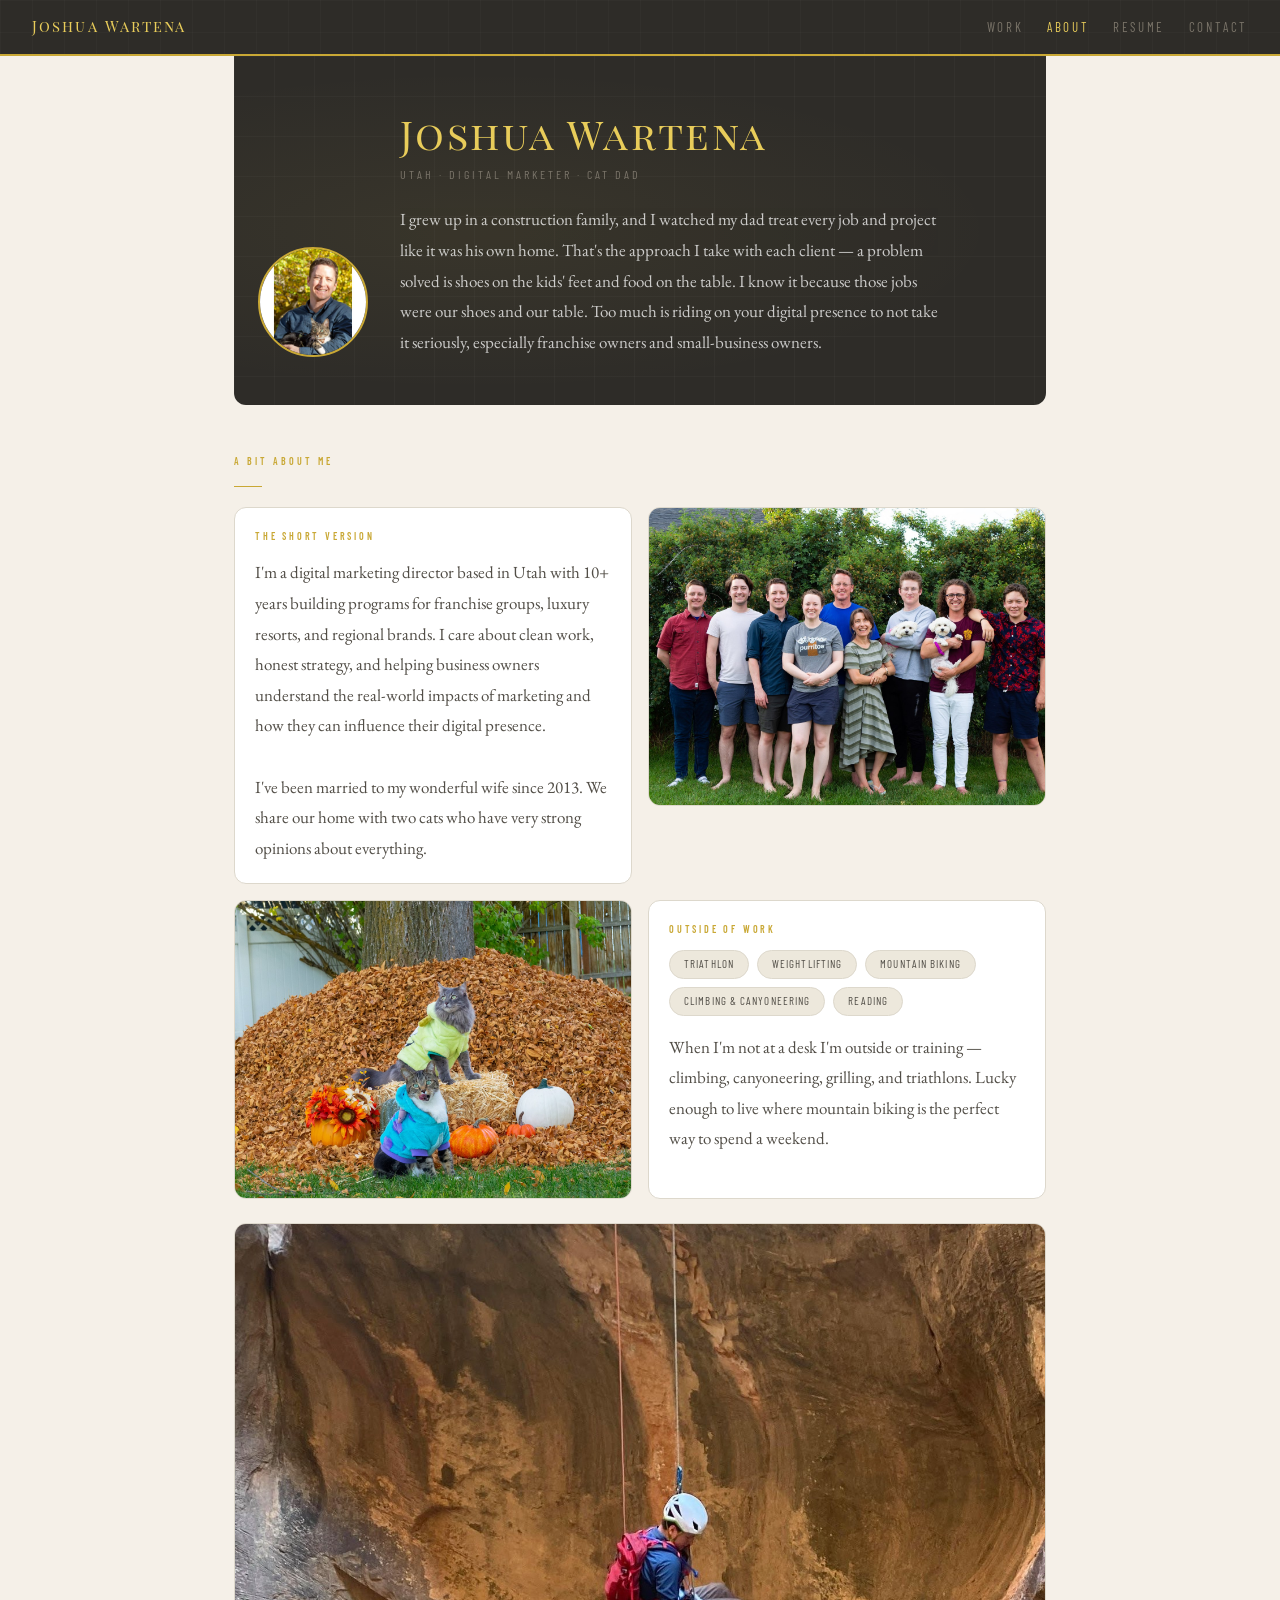
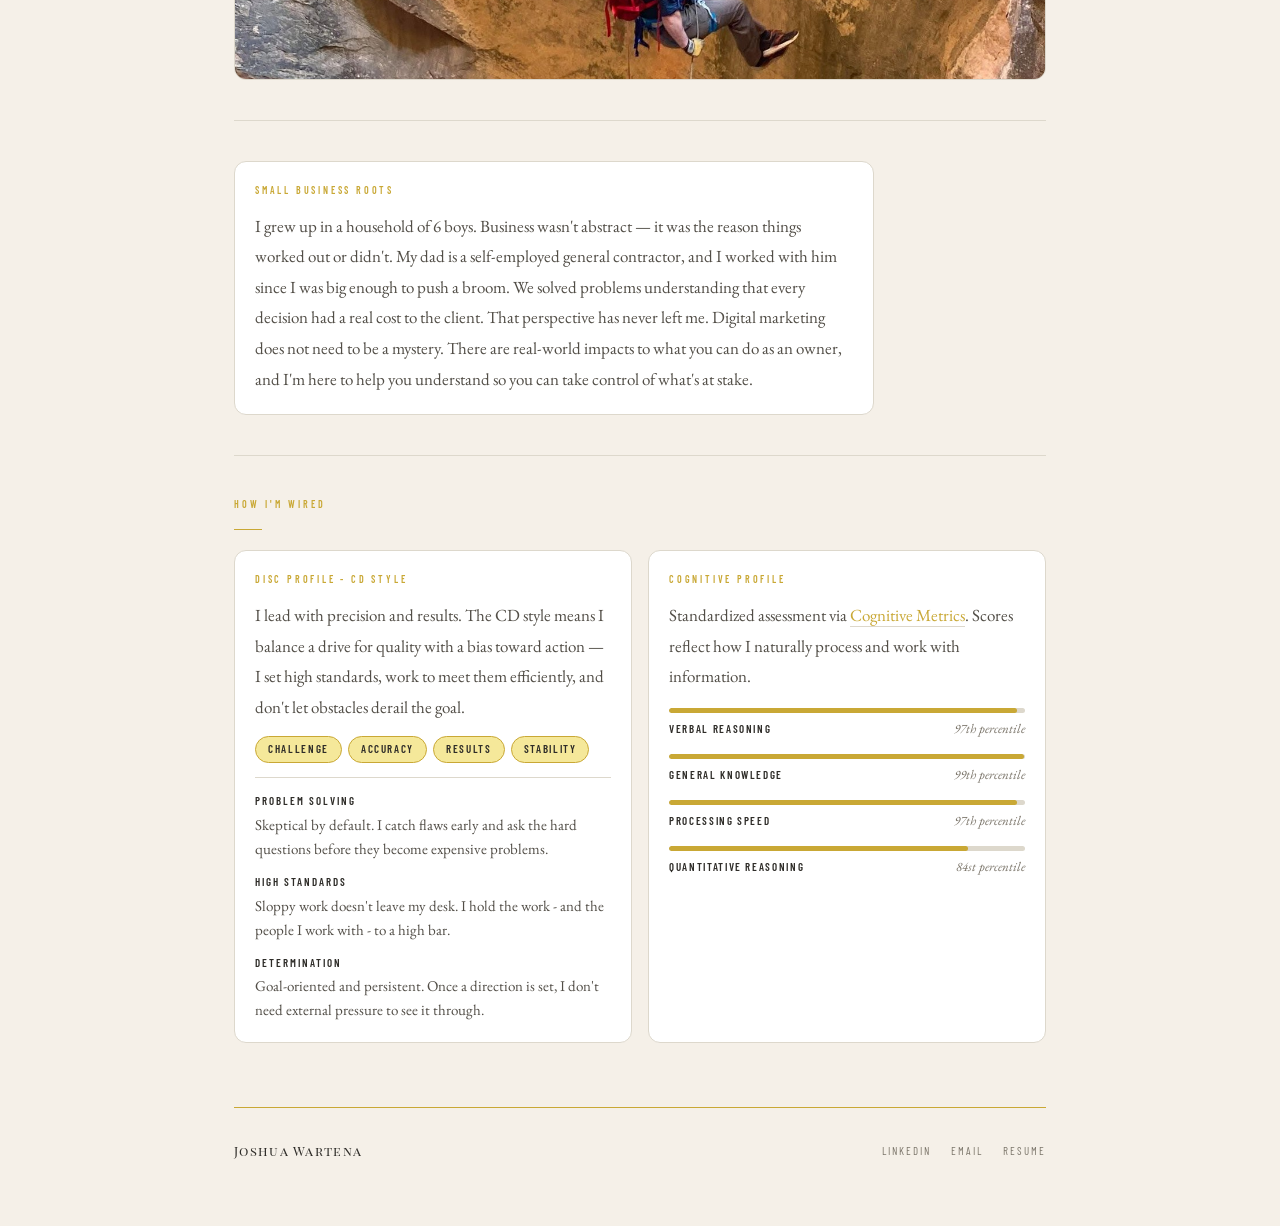
==== commit 416f2036: "Update about.html" ====
--- a/about.html
+++ b/about.html
@@ -209,7 +209,7 @@
     <div class="profile-grid">
 
       <div class="about-card">
-        <div class="about-card-label">DiSC Profile — CD Style</div>
+        <div class="about-card-label">DiSC Profile - CD Style</div>
         <div class="about-card-text">
           I lead with precision and results. The CD style means I balance a drive for quality with a bias toward action — I set high standards, work to meet them efficiently, and don't let obstacles derail the goal.
         </div>
@@ -222,11 +222,11 @@
         <div class="profile-traits">
           <div class="profile-trait">
             <span class="trait-label">Problem solving</span>
-            <span class="trait-desc">Skeptical by default — I catch flaws early and ask the hard questions before they become expensive ones.</span>
+            <span class="trait-desc">Skeptical by default. I catch flaws early and ask the hard questions before they become expensive problems.</span>
           </div>
           <div class="profile-trait">
             <span class="trait-label">High standards</span>
-            <span class="trait-desc">Sloppy work doesn't leave my desk. I hold the work — and the people I work with — to a consistent bar.</span>
+            <span class="trait-desc">Sloppy work doesn't leave my desk. I hold the work - and the people I work with - to a high bar.</span>
           </div>
           <div class="profile-trait">
             <span class="trait-label">Determination</span>
@@ -247,7 +247,7 @@
             </div>
             <div class="cog-meta">
               <span class="cog-label">Verbal Reasoning</span>
-              <span class="cog-pct">97.7th percentile</span>
+              <span class="cog-pct">97th percentile</span>
             </div>
           </div>
           <div class="cog-stat">
@@ -256,7 +256,7 @@
             </div>
             <div class="cog-meta">
               <span class="cog-label">General Knowledge</span>
-              <span class="cog-pct">99.6th percentile</span>
+              <span class="cog-pct">99th percentile</span>
             </div>
           </div>
           <div class="cog-stat">
@@ -265,7 +265,7 @@
             </div>
             <div class="cog-meta">
               <span class="cog-label">Processing Speed</span>
-              <span class="cog-pct">97.7th percentile</span>
+              <span class="cog-pct">97th percentile</span>
             </div>
           </div>
           <div class="cog-stat">
@@ -274,7 +274,7 @@
             </div>
             <div class="cog-meta">
               <span class="cog-label">Quantitative Reasoning</span>
-              <span class="cog-pct">84.1st percentile</span>
+              <span class="cog-pct">84st percentile</span>
             </div>
           </div>
         </div>
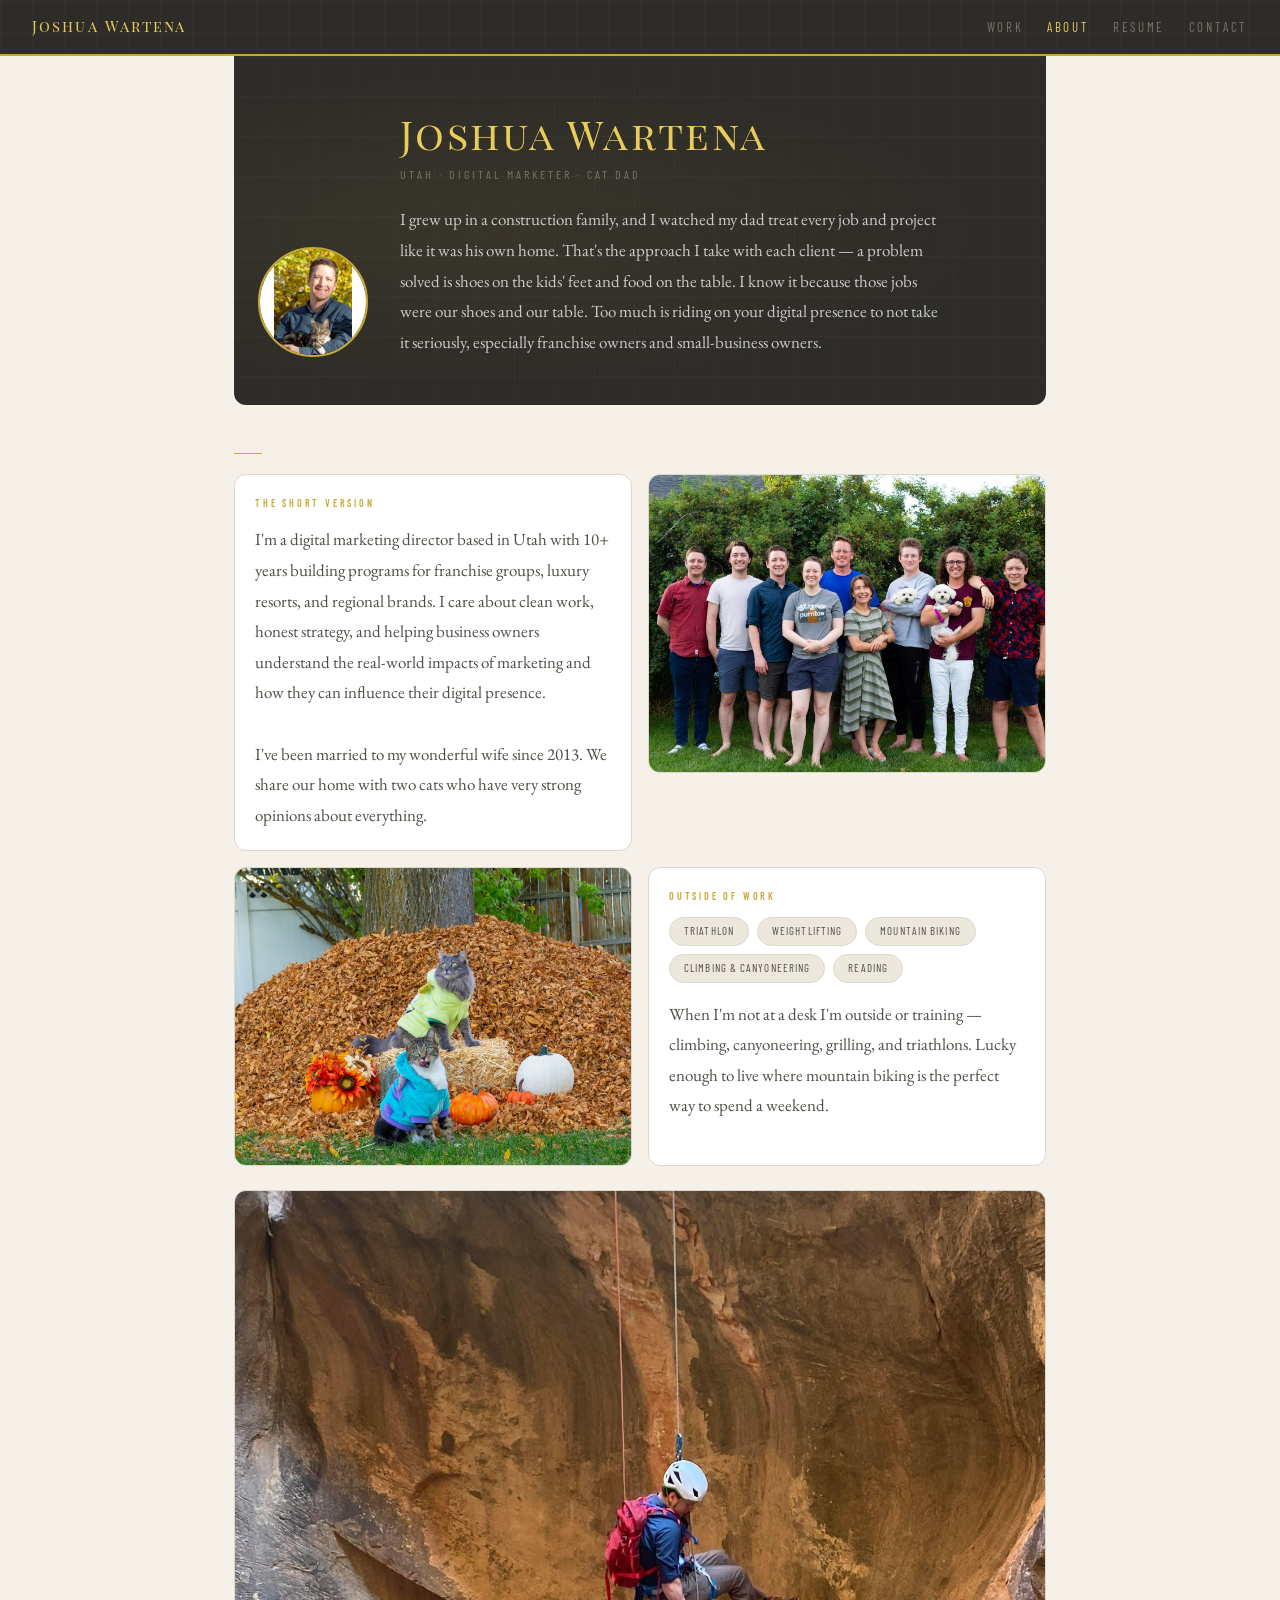
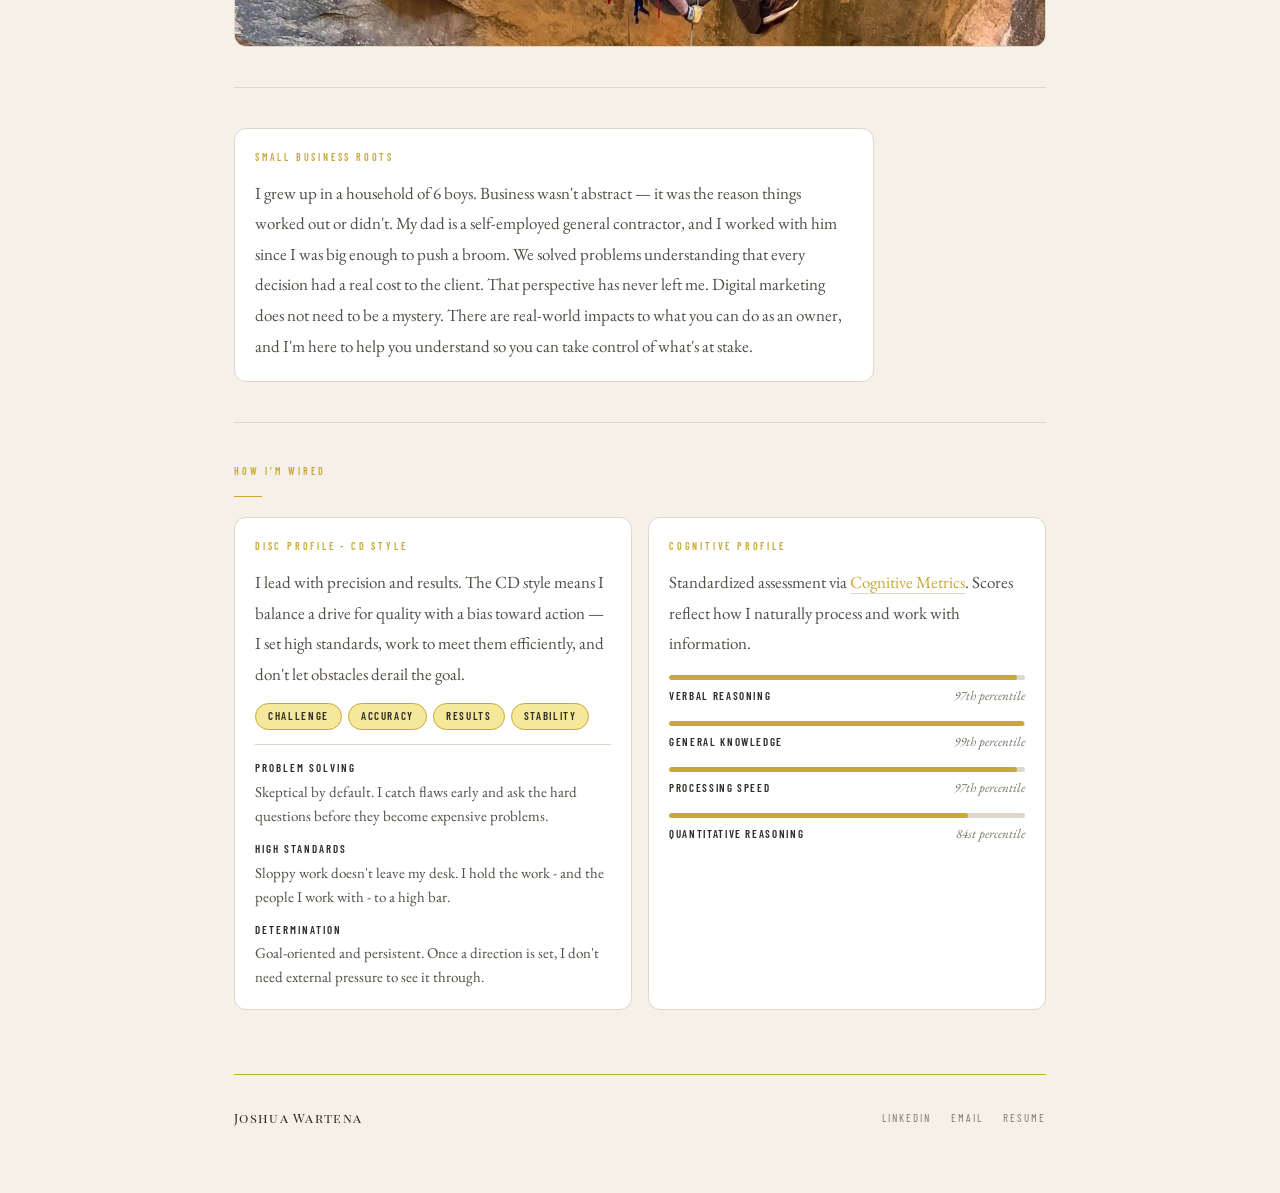
==== commit ce1942d4: "Update about.html" ====
--- a/about.html
+++ b/about.html
@@ -153,8 +153,7 @@
       </div>
     </div>
 
-    <div class="section">
-      <div class="section-label">A bit about me</div>
+    <div class="section">      
       <div class="accent-bar"></div>
 
       <div class="about-grid">
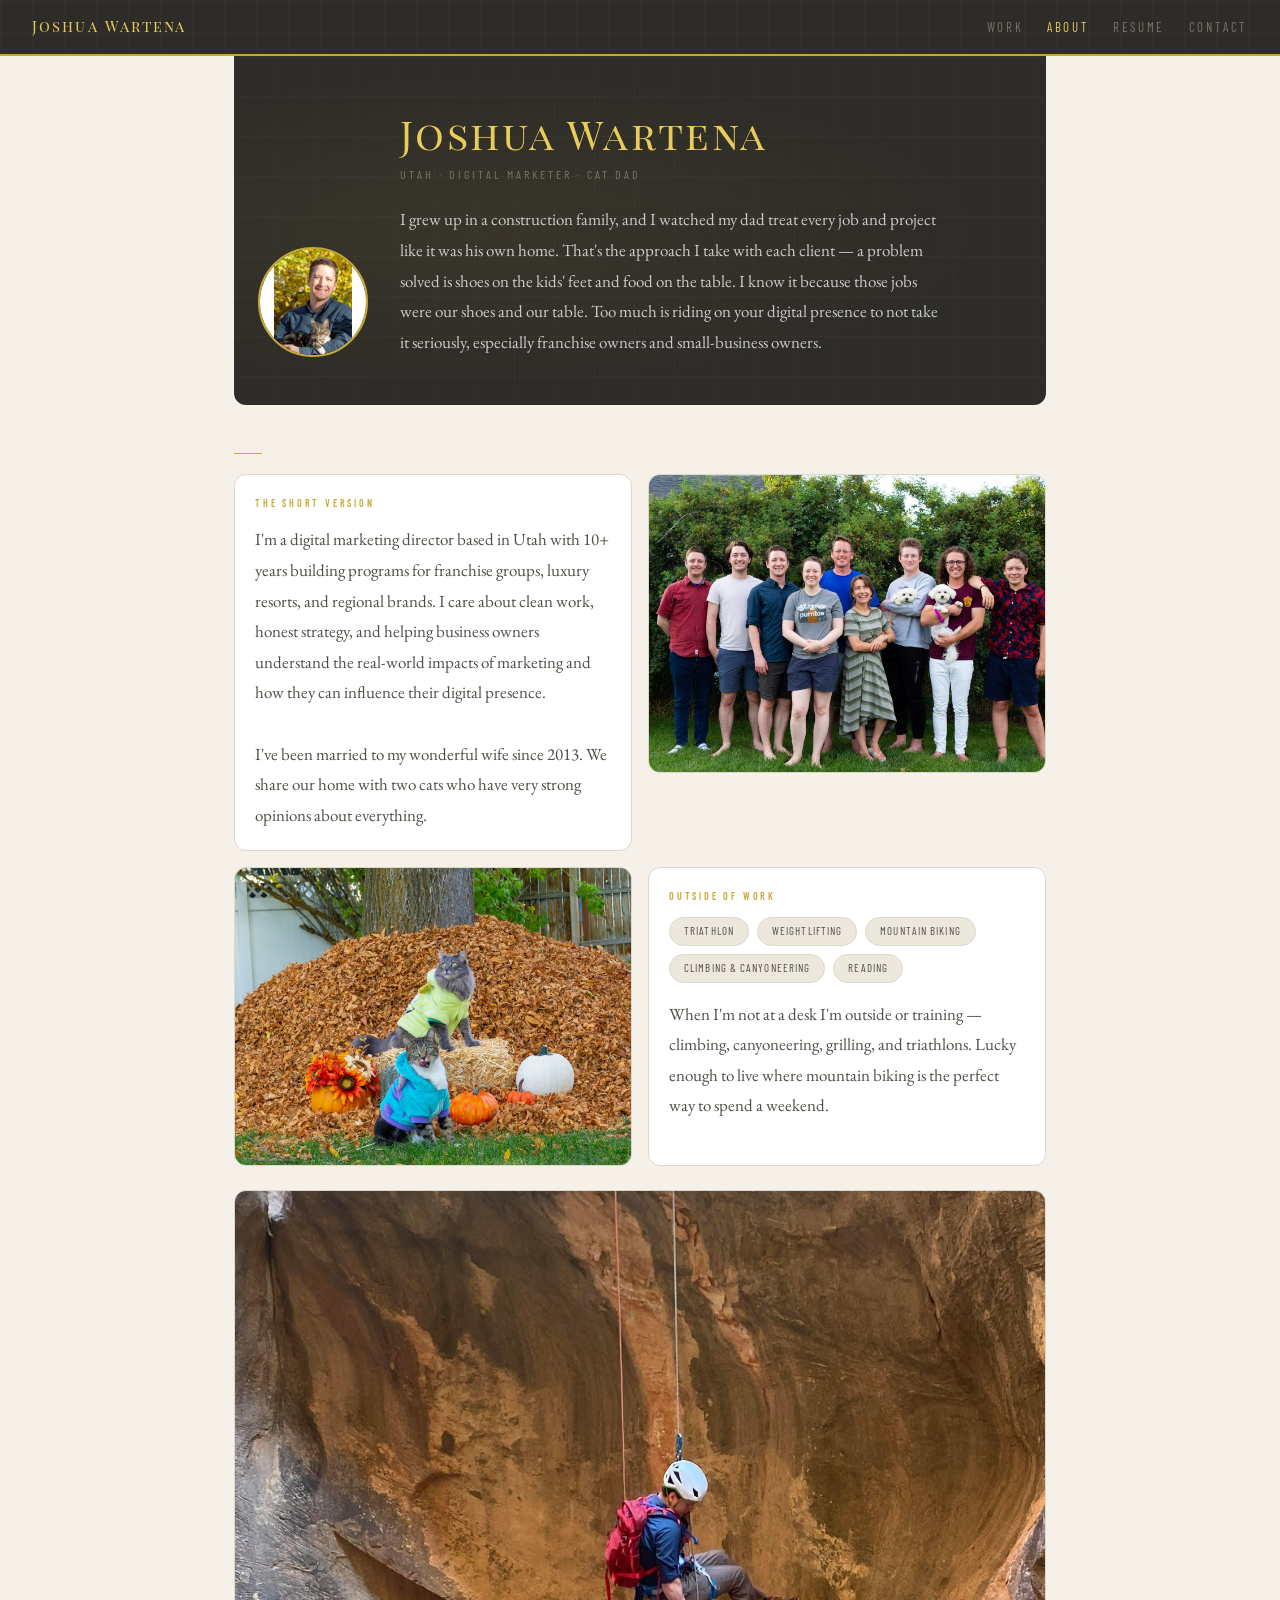
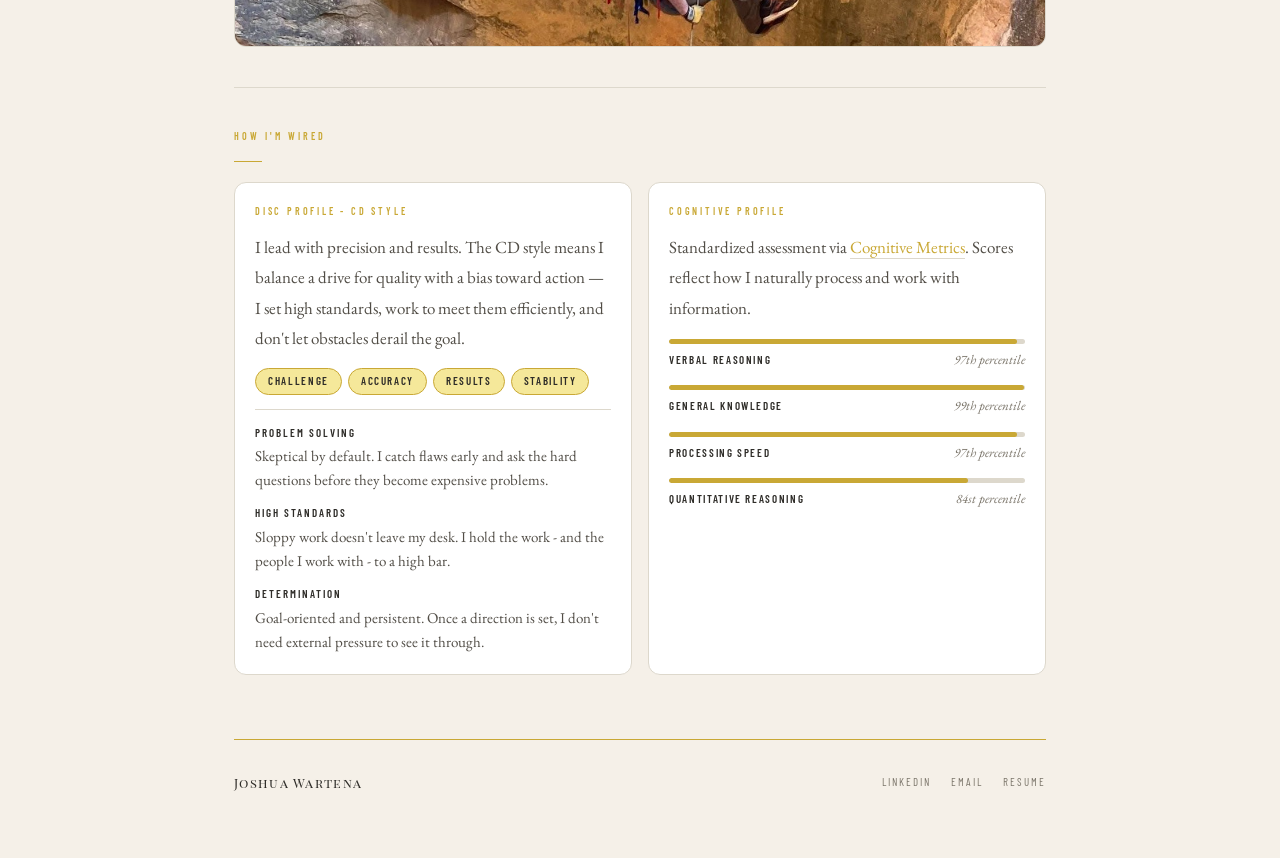
==== commit 1d5669b8: "Update about.html" ====
--- a/about.html
+++ b/about.html
@@ -193,15 +193,6 @@
 
     <div class="divider"></div>
 
-    <div class="about-card" style="max-width: 640px;">
-      <div class="about-card-label">Small business roots</div>
-      <div class="about-card-text">
-        I grew up in a household of 6 boys. Business wasn't abstract — it was the reason things worked out or didn't. My dad is a self-employed general contractor, and I worked with him since I was big enough to push a broom. We solved problems understanding that every decision had a real cost to the client. That perspective has never left me. Digital marketing does not need to be a mystery. There are real-world impacts to what you can do as an owner, and I'm here to help you understand so you can take control of what's at stake.
-      </div>
-    </div>
-
-    <div class="divider"></div>
-
     <div class="section-label">How I'm wired</div>
     <div class="accent-bar"></div>
 
